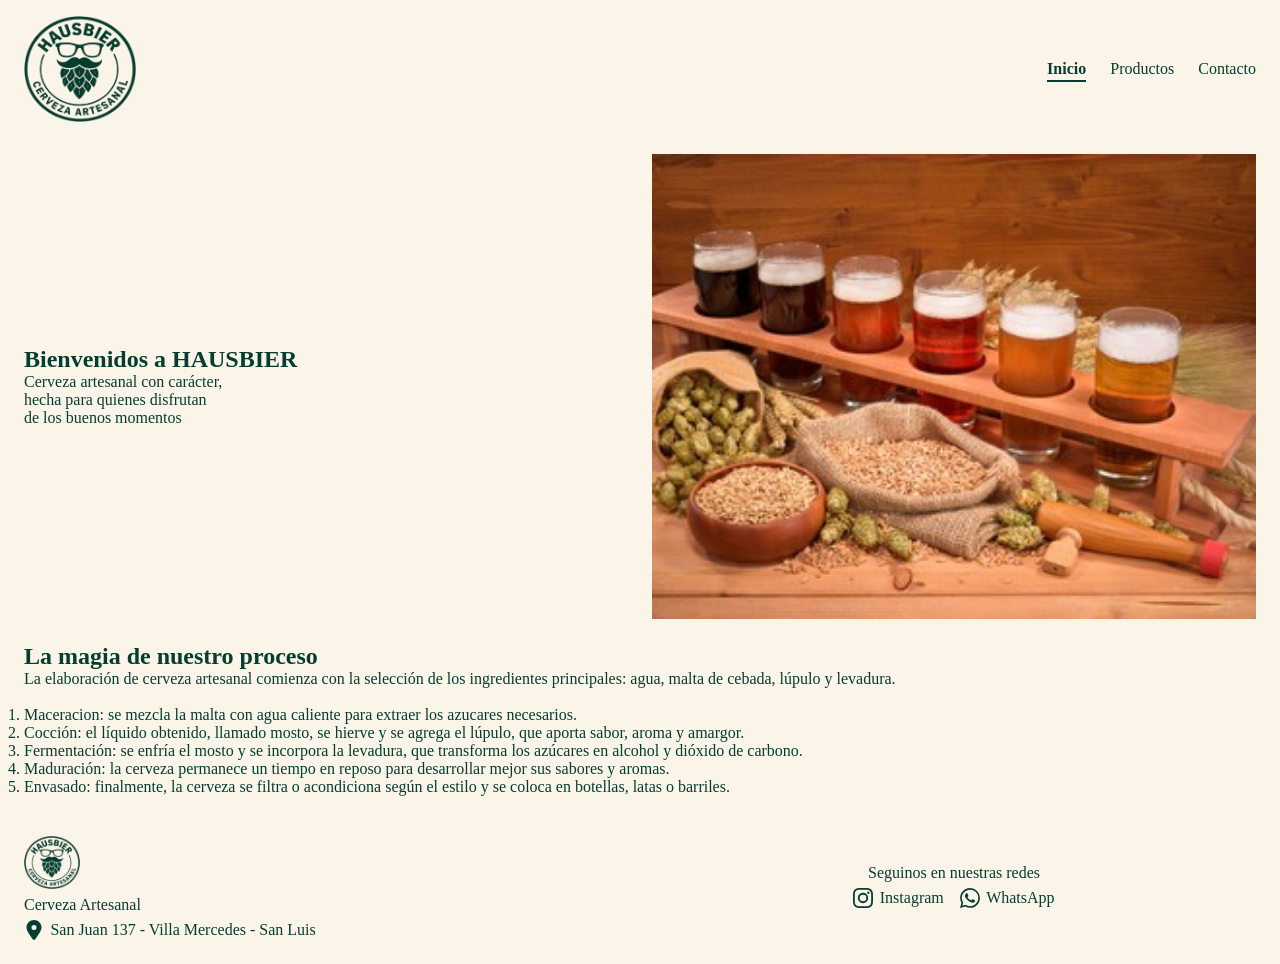
==== index.html @ d24b60a7 "Lista proceso de elaboracion" ====
<!DOCTYPE html>
<html lang="es">

<head>
  <meta charset="UTF-8">
  <meta name="viewport" content="width=device-width, initial-scale=1.0">
  <title>HAUSBIER - Cerveza artesanales</title>
  <link rel="stylesheet" href="assets/styles.css">
</head>

<body>
  <!-- Página principal. Deberá incluir: información general y una presentación clara del sitio; un menú de navegación; un carrusel de imágenes desarrollado con JavaScript. -->
  <header>
    <h1>
      <img src="./assets/img/hausbier_logo_transparent.png" alt="Logo de HAUSBIER" title="Logo de HAUSBIER">
    </h1>
    <nav>
      <ul>
        <li>
          <a href="index.html" class="active">Inicio</a>
        </li> 
        <li>
          <a href="product.html">Productos</a>
        </li>
        <li>
          <a href="contact.html">Contacto</a>
        </li>
      </ul>
    </nav>
  </header>

  <main>

    <section>
      <div>
        <h2>Bienvenidos a HAUSBIER</h2>
        <p>Cerveza artesanal con carácter, <br>hecha para quienes disfrutan<br> de los buenos momentos</p>
      </div>

      <!--La imagen se pueden cambiar-->
      <img src="./assets/img/img_portada.jpg" alt="Tabla de cervezas artesanales con lúpulo y malta"
        title="Cervezas artesanales HAUSBIER">
    </section>

    <h2>La magia de nuestro proceso</h2>
    <!-- Acá podemos chamuyar acerca del proceso de fabricación; los productos van en la otra página
      En el proceso, incluir el carrusel de imágenes que se pide en la consigna-->
      <div>
        <p>La elaboración de cerveza artesanal comienza con la selección de los ingredientes principales: agua, malta de cebada, lúpulo y levadura.</p><br>
        <!--Lista oredenada del proceso de elaboracion-->
      <nav>
        <ol>
          <li>
            Maceracion: se mezcla la malta con agua caliente para extraer los azucares necesarios.
          </li>

          <li>
            Cocción: el líquido obtenido, llamado mosto, se hierve y se agrega el lúpulo, que aporta sabor, aroma y amargor.
          </li>

          <li>
            Fermentación: se enfría el mosto y se incorpora la levadura, que transforma los azúcares en alcohol y dióxido de carbono.
          </li>

          <li>
            Maduración: la cerveza permanece un tiempo en reposo para desarrollar mejor sus sabores y aromas.
          </li>

          <li>
            Envasado: finalmente, la cerveza se filtra o acondiciona según el estilo y se coloca en botellas, latas o barriles.
          </li>
        </ol>
      </nav>
      </div>
  </main>

  <footer>
    <div>
      <img class="logo-footer" src="./assets/img/hausbier_logo_transparent.png" alt="Logo de HAUSBIER"
        title="Logo de HAUSBIER">
      <p>Cerveza Artesanal</p>
      <a href="https://maps.app.goo.gl/q54BDB2Nd2fDTpQN8" target="_blank" class="location">
        <img src="./assets/icons/location.svg" alt="Ubicación" title="Ubicación">
        San Juan 137 - Villa Mercedes - San Luis
      </a>
    </div>

    <div>
      <p>Seguinos en nuestras redes</p>
      <nav>
        <ul>
          <li>
            <a href="https://www.instagram.com/hausbier.vm/" target="_blank" class="instagram">
              <img src="./assets/icons/instagram.svg" alt="Instagram" title="Instagram">
              Instagram
            </a>
          </li>

          <li>
            <a href="https://wa.me/5492664309170" target="_blank" class="whatsapp">
              <img src="./assets/icons/whatsapp.svg" alt="WhatsApp" title="WhatsApp">
              WhatsApp
            </a>
          </li>
        </ul>
      </nav>
    </div>
  </footer>

  <script src="assets/scripts.js"></script>
</body>

</html>
---- assets/styles.css ----
*,
*::before,
*::after {
  box-sizing: border-box;
  margin: 0;
  padding: 0;
}

html {
  font-size: 100%;
}

body {
  min-height: 100%;
  background-color: #FBF5E9;
  color: #053D30;
}

img {
  max-width: 100%;
  display: block;
}

a {
  color: inherit;
  text-decoration: none;
}

button,
input,
textarea,
select {
  font: inherit;
}

header {
  display: flex;
  flex-wrap: wrap;
  align-items: center;
  justify-content: space-between;
  gap: 1rem;
  padding: 1rem 1.5rem;
}

main {
  padding: 1rem 1.5rem;
}

main > section {
  display: flex;
  flex-direction: row;
  align-items: center;
  gap: 1.5rem;
}

main > section > div {
  flex: 1;
}

main > section img {
  flex: 1;
  width: 50%;
  height: auto;
}

main > h2 {
  margin-top: 1.5rem;
}

header h1 img {
  width: 7rem;
  height: auto;
}

header nav,
header nav ul {
  display: flex;
  flex-direction: row;
  align-items: center;
  gap: 1.5rem;
  list-style: none;
}

header nav a.active {
  font-weight: 700;
  border-bottom: 2px solid #053D30;
  padding-bottom: 0.15rem;
}

footer {
  display: flex;
  flex-direction: row;
  justify-content: space-between;
  align-items: center;
  gap: 1.5rem;
  padding: 1.5rem;
}

footer > div {
  display: flex;
  flex: 1;
  flex-direction: column;
  gap: 0.4rem;
}

footer > div:last-child {
  align-items: center;
  text-align: center;
}

footer .logo-footer {
  width: 3.5rem;
  height: auto;
}

footer a {
  display: inline-flex;
  align-items: center;
  gap: 0.4rem;
}

footer a img {
  width: 1.25rem;
  height: 1.25rem;
}

footer nav ul {
  display: flex;
  flex-direction: row;
  gap: 1rem;
  list-style: none;
}
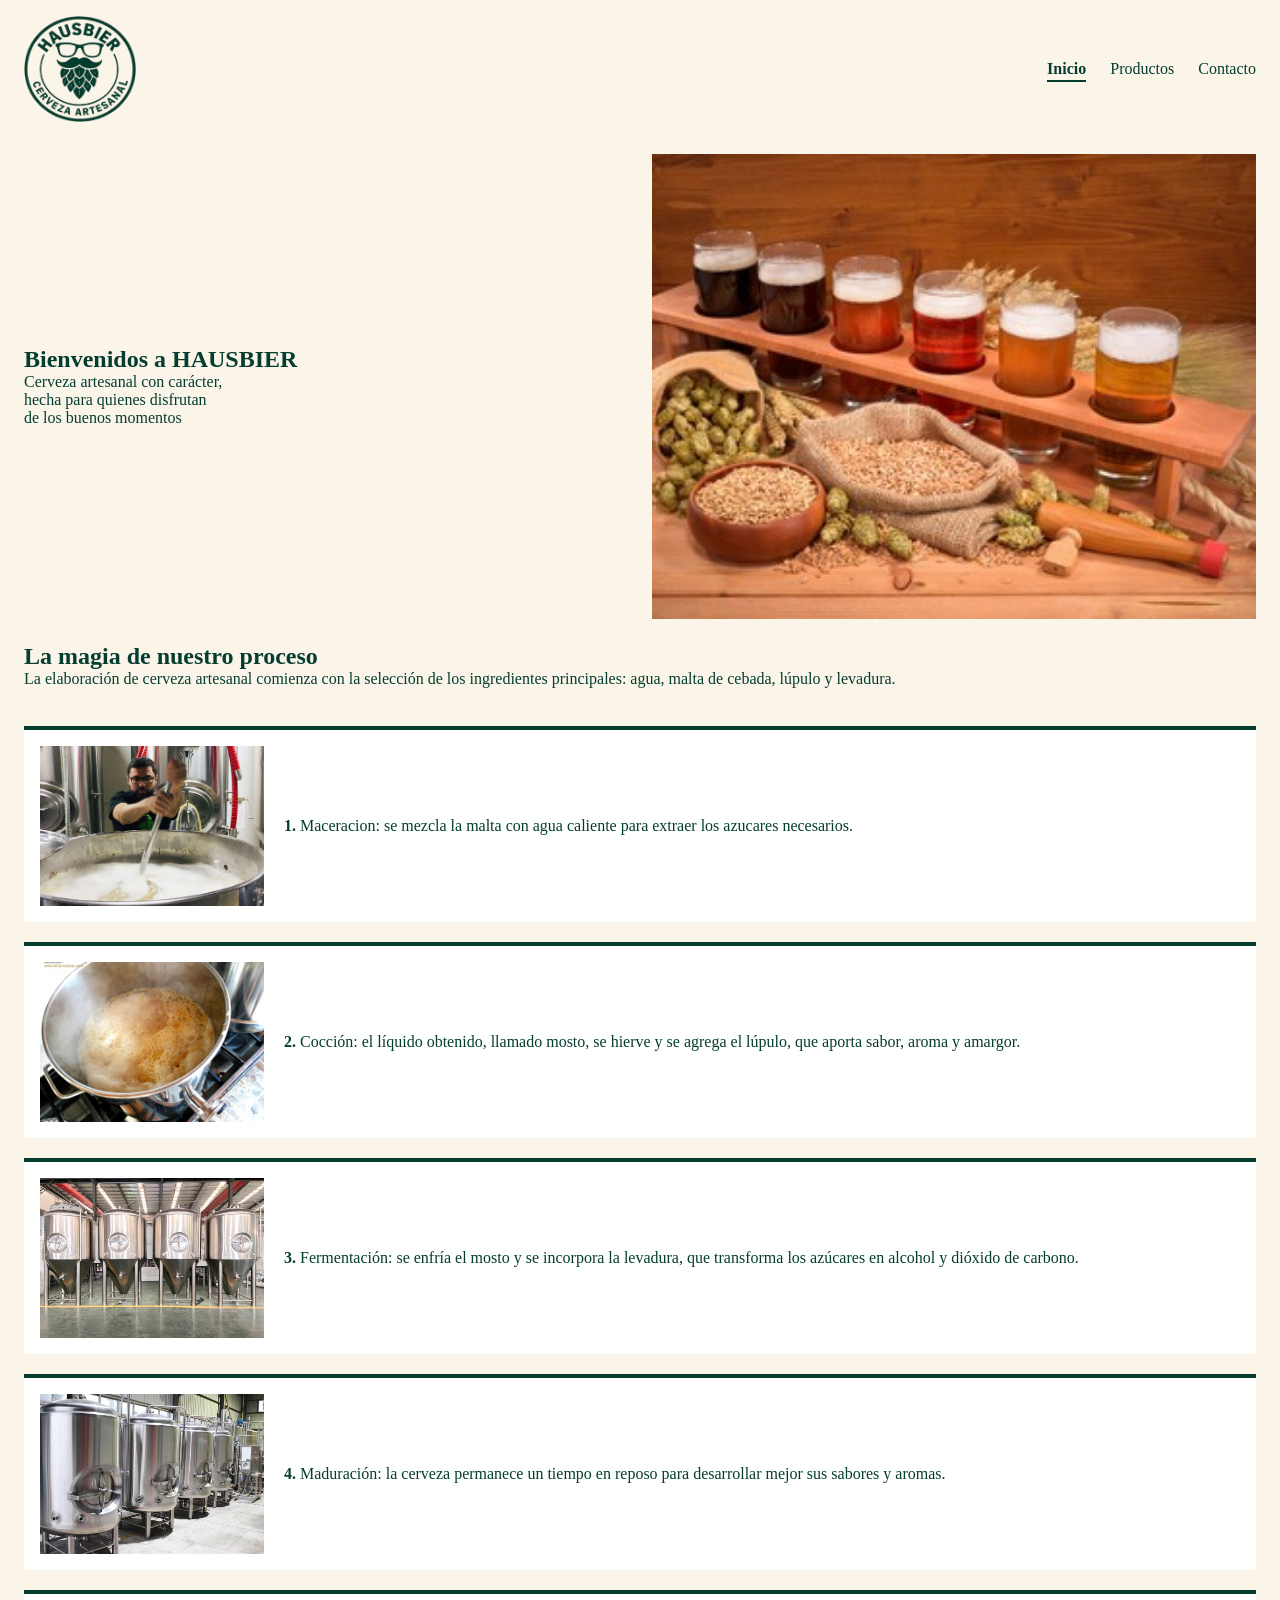
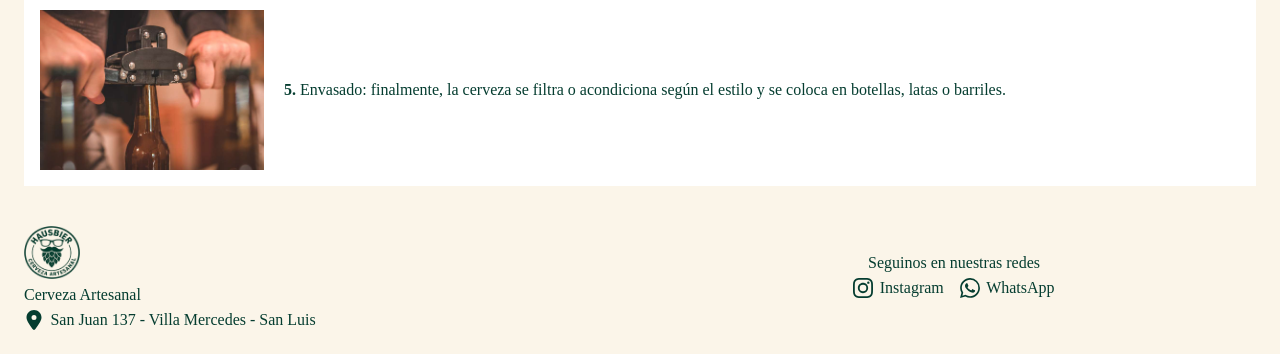
==== commit 5aa0233e: "ajustes index y contact + avances con product" ====
--- a/index.html
+++ b/index.html
@@ -4,7 +4,7 @@
 <head>
   <meta charset="UTF-8">
   <meta name="viewport" content="width=device-width, initial-scale=1.0">
-  <title>HAUSBIER - Cerveza artesanales</title>
+  <title>HAUSBIER - Cerveza artesanal</title>
   <link rel="stylesheet" href="assets/styles.css">
 </head>
 
@@ -18,7 +18,7 @@
       <ul>
         <li>
           <a href="index.html" class="active">Inicio</a>
-        </li> 
+        </li>
         <li>
           <a href="product.html">Productos</a>
         </li>
@@ -45,33 +45,44 @@
     <h2>La magia de nuestro proceso</h2>
     <!-- Acá podemos chamuyar acerca del proceso de fabricación; los productos van en la otra página
       En el proceso, incluir el carrusel de imágenes que se pide en la consigna-->
-      <div>
-        <p>La elaboración de cerveza artesanal comienza con la selección de los ingredientes principales: agua, malta de cebada, lúpulo y levadura.</p><br>
-        <!--Lista oredenada del proceso de elaboracion-->
-      <nav>
-        <ol>
-          <li>
-            Maceracion: se mezcla la malta con agua caliente para extraer los azucares necesarios.
-          </li>
+    <div>
+      <p>La elaboración de cerveza artesanal comienza con la selección de los ingredientes principales: agua, malta de
+        cebada, lúpulo y levadura.</p><br>
+      <!--Lista ordenada del proceso de elaboracion-->
+      <ol class="proceso">
+        <li>
+          <img src="./assets/img/01_maceracion.jpg" alt="Maceración de la malta en una olla de acero"
+            title="Maceración">
+          <p>Maceracion: se mezcla la malta con agua caliente para extraer los azucares necesarios.</p>
+        </li>
 
-          <li>
-            Cocción: el líquido obtenido, llamado mosto, se hierve y se agrega el lúpulo, que aporta sabor, aroma y amargor.
-          </li>
+        <li>
+          <img src="./assets/img/02_coccion.png" alt="Cocción del mosto hirviendo en una olla" title="Cocción">
+          <p>Cocción: el líquido obtenido, llamado mosto, se hierve y se agrega el lúpulo, que aporta sabor, aroma y
+            amargor.</p>
+        </li>
 
-          <li>
-            Fermentación: se enfría el mosto y se incorpora la levadura, que transforma los azúcares en alcohol y dióxido de carbono.
-          </li>
+        <li>
+          <img src="./assets/img/03_fermentacion.jpg" alt="Tanques de fermentación de acero inoxidable"
+            title="Fermentación">
+          <p>Fermentación: se enfría el mosto y se incorpora la levadura, que transforma los azúcares en alcohol y
+            dióxido de carbono.</p>
+        </li>
 
-          <li>
-            Maduración: la cerveza permanece un tiempo en reposo para desarrollar mejor sus sabores y aromas.
-          </li>
+        <li>
+          <img src="./assets/img/04_marudacion.jpg" alt="Tanques de maduración en la planta de elaboración"
+            title="Maduración">
+          <p>Maduración: la cerveza permanece un tiempo en reposo para desarrollar mejor sus sabores y aromas.</p>
+        </li>
 
-          <li>
-            Envasado: finalmente, la cerveza se filtra o acondiciona según el estilo y se coloca en botellas, latas o barriles.
-          </li>
-        </ol>
-      </nav>
-      </div>
+        <li>
+          <img src="./assets/img/05_envasado.jpg" alt="Envasado de cerveza en una botella de vidrio" title="Envasado">
+          <p>Envasado: finalmente, la cerveza se filtra o acondiciona según el estilo y se coloca en botellas, latas o
+            barriles.</p>
+        </li>
+      </ol>
+
+    </div>
   </main>
 
   <footer>
--- a/assets/styles.css
+++ b/assets/styles.css
@@ -1,3 +1,8 @@
+:root {
+  --verde: #053D30;
+  --crema: #FBF5E9;
+}
+
 *,
 *::before,
 *::after {
@@ -12,8 +17,8 @@
 
 body {
   min-height: 100%;
-  background-color: #FBF5E9;
-  color: #053D30;
+  background-color: var(--crema);
+  color: var(--verde);
 }
 
 img {
@@ -83,7 +88,7 @@
 
 header nav a.active {
   font-weight: 700;
-  border-bottom: 2px solid #053D30;
+  border-bottom: 2px solid var(--verde);
   padding-bottom: 0.15rem;
 }
 
@@ -130,3 +135,133 @@
   gap: 1rem;
   list-style: none;
 }
+
+.productos-intro {
+  max-width: 40rem;
+  margin: 0.75rem 0 1.5rem;
+  line-height: 1.5;
+}
+
+main > section.productos {
+  display: flex;
+  flex-direction: row;
+  flex-wrap: wrap;
+  align-items: stretch;
+  gap: 1.5rem;
+}
+
+.productos article {
+  flex: 1 1 16rem;
+  display: flex;
+  flex-direction: column;
+  gap: 0.6rem;
+  padding: 1.25rem;
+  background-color: #fff;
+  border-top: 4px solid var(--verde);
+}
+
+.productos h3 {
+  font-size: 1.25rem;
+}
+
+.productos .estilo {
+  font-weight: 700;
+}
+
+.productos p {
+  line-height: 1.5;
+}
+
+.proceso {
+  list-style: none;
+  display: flex;
+  flex-direction: column;
+  gap: 1.25rem;
+  margin-top: 1.25rem;
+  counter-reset: paso;
+}
+
+.proceso li {
+  display: flex;
+  flex-direction: row;
+  align-items: center;
+  gap: 1.25rem;
+  padding: 1rem;
+  background-color: #fff;
+  border-top: 4px solid var(--verde);
+  counter-increment: paso;
+}
+
+.proceso li img {
+  width: 14rem;
+  height: 10rem;
+  object-fit: cover;
+  flex-shrink: 0;
+}
+
+.proceso li p {
+  line-height: 1.5;
+}
+
+.proceso li p::before {
+  content: counter(paso) ". ";
+  font-weight: 700;
+}
+
+form {
+  display: flex;
+  flex-direction: column;
+  gap: 1.25rem;
+  width: 100%;
+  max-width: 32rem;
+}
+
+.campo {
+  display: flex;
+  flex-direction: column;
+  gap: 0.4rem;
+}
+
+.campo label {
+  font-weight: 700;
+}
+
+.campo input,
+.campo textarea {
+  width: 100%;
+  padding: 0.6rem 0.75rem;
+  border: 1px solid var(--verde);
+  background-color: #fff;
+  color: var(--verde);
+}
+
+.acciones {
+  display: flex;
+  flex-wrap: wrap;
+  gap: 0.75rem;
+}
+
+.acciones button {
+  padding: 0.6rem 1.25rem;
+  border: 1px solid var(--verde);
+  background-color: var(--verde);
+  color: var(--crema);
+  cursor: pointer;
+}
+
+.acciones button[type="reset"] {
+  background-color: transparent;
+  color: var(--verde);
+}
+
+@media (max-width: 40rem) {
+  .proceso li {
+    flex-direction: column;
+    align-items: stretch;
+  }
+
+  .proceso li img {
+    width: 100%;
+    height: 12rem;
+  }
+}
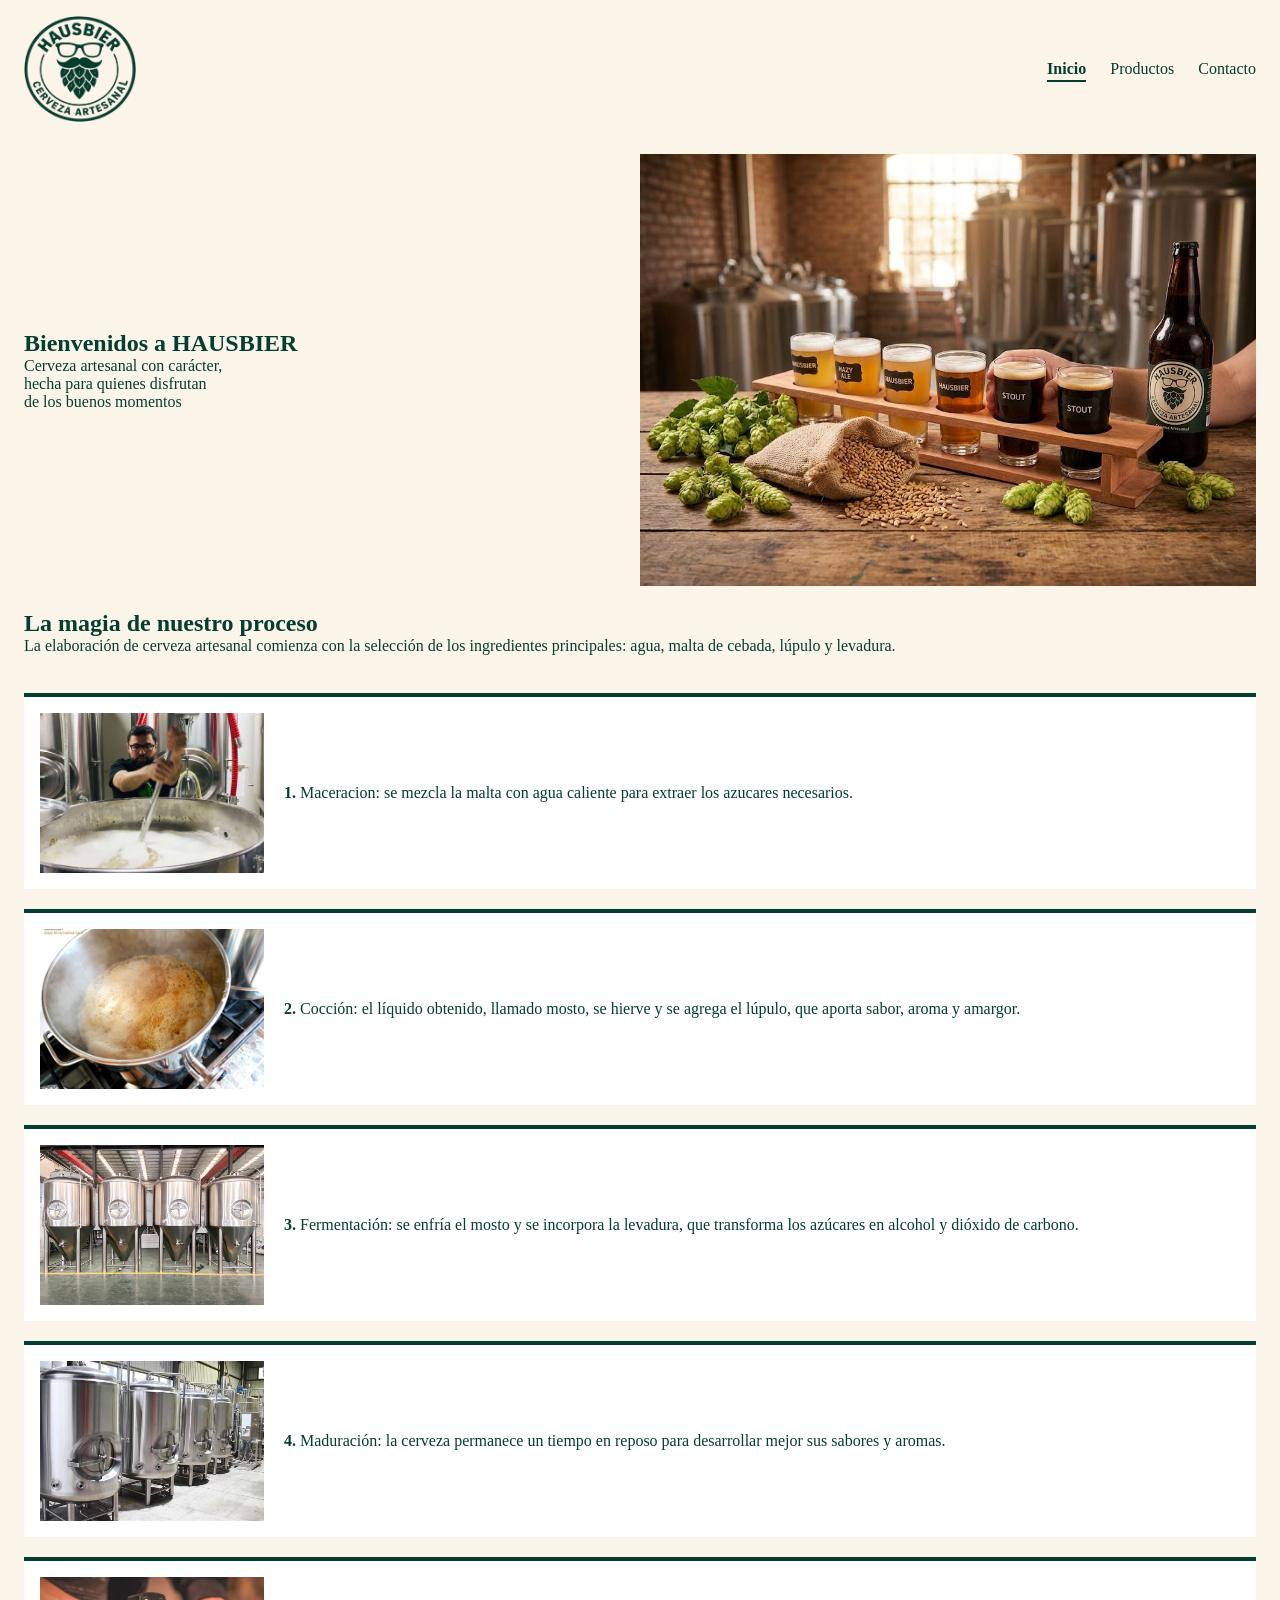
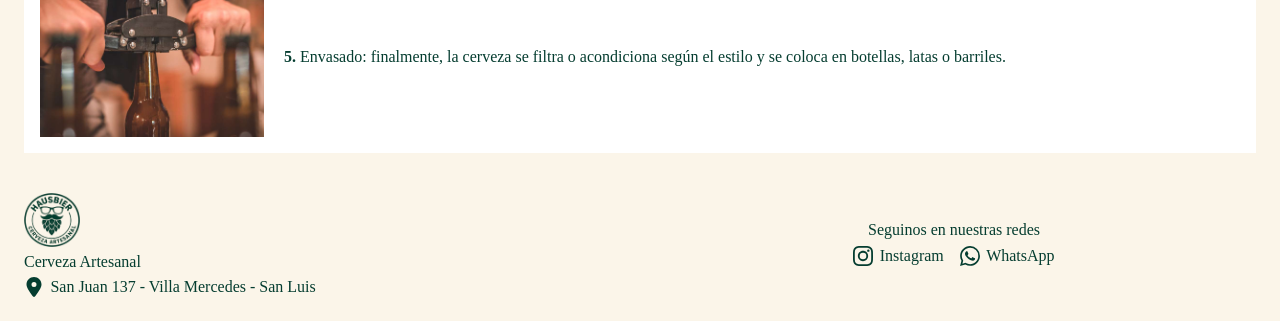
==== commit b69e4dd8: "validacion form" ====
--- a/index.html
+++ b/index.html
@@ -38,7 +38,7 @@
       </div>
 
       <!--La imagen se pueden cambiar-->
-      <img src="./assets/img/img_portada.jpg" alt="Tabla de cervezas artesanales con lúpulo y malta"
+      <img src="assets/img/imagen portada.jpg" alt="Tabla de cervezas artesanales con lúpulo y malta"
         title="Cervezas artesanales HAUSBIER">
     </section>
 
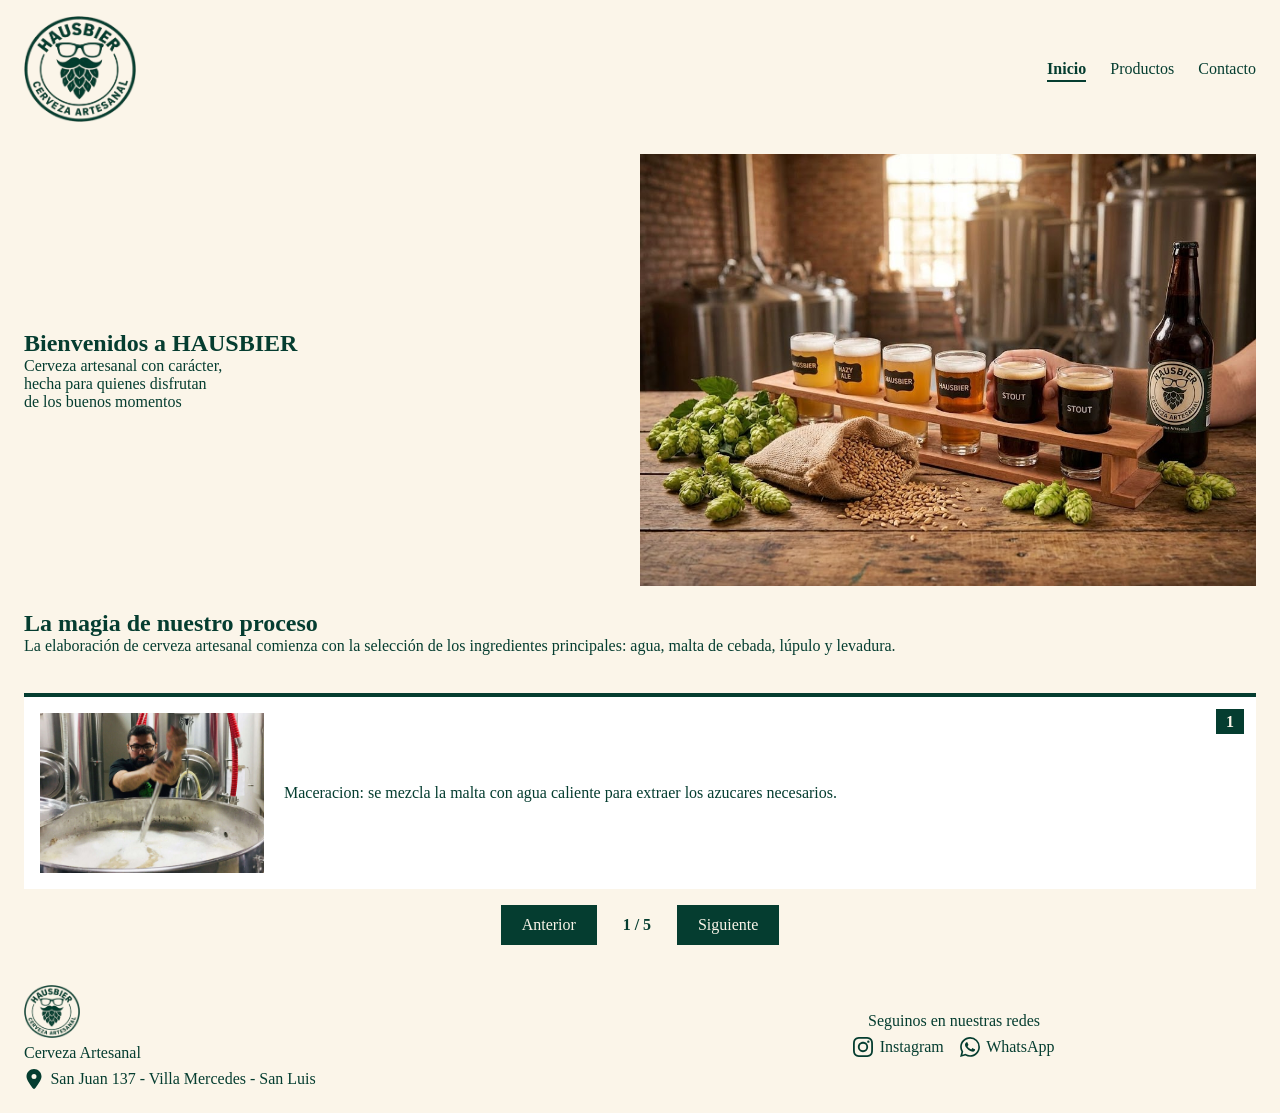
==== commit 07e61e15: "carusel de proceso de fabricacion + encapsulamiento js + ajustes validacion" ====
--- a/index.html
+++ b/index.html
@@ -38,7 +38,7 @@
       </div>
 
       <!--La imagen se pueden cambiar-->
-      <img src="assets/img/imagen portada.jpg" alt="Tabla de cervezas artesanales con lúpulo y malta"
+      <img src="./assets/img/img_portada.jpg" alt="Tabla de cervezas artesanales con lúpulo y malta"
         title="Cervezas artesanales HAUSBIER">
     </section>
 
@@ -48,39 +48,50 @@
     <div>
       <p>La elaboración de cerveza artesanal comienza con la selección de los ingredientes principales: agua, malta de
         cebada, lúpulo y levadura.</p><br>
-      <!--Lista ordenada del proceso de elaboracion-->
-      <ol class="proceso">
-        <li>
-          <img src="./assets/img/01_maceracion.jpg" alt="Maceración de la malta en una olla de acero"
-            title="Maceración">
-          <p>Maceracion: se mezcla la malta con agua caliente para extraer los azucares necesarios.</p>
-        </li>
+      <div class="carrusel" id="carrusel-proceso">
+        <ol class="proceso">
+          <li>
+            <span class="paso-numero">1</span>
+            <img src="./assets/img/01_maceracion.jpg" alt="Maceración de la malta en una olla de acero"
+              title="Maceración">
+            <p>Maceracion: se mezcla la malta con agua caliente para extraer los azucares necesarios.</p>
+          </li>
 
-        <li>
-          <img src="./assets/img/02_coccion.png" alt="Cocción del mosto hirviendo en una olla" title="Cocción">
-          <p>Cocción: el líquido obtenido, llamado mosto, se hierve y se agrega el lúpulo, que aporta sabor, aroma y
-            amargor.</p>
-        </li>
+          <li>
+            <span class="paso-numero">2</span>
+            <img src="./assets/img/02_coccion.png" alt="Cocción del mosto hirviendo en una olla" title="Cocción">
+            <p>Cocción: el líquido obtenido, llamado mosto, se hierve y se agrega el lúpulo, que aporta sabor, aroma y
+              amargor.</p>
+          </li>
 
-        <li>
-          <img src="./assets/img/03_fermentacion.jpg" alt="Tanques de fermentación de acero inoxidable"
-            title="Fermentación">
-          <p>Fermentación: se enfría el mosto y se incorpora la levadura, que transforma los azúcares en alcohol y
-            dióxido de carbono.</p>
-        </li>
+          <li>
+            <span class="paso-numero">3</span>
+            <img src="./assets/img/03_fermentacion.jpg" alt="Tanques de fermentación de acero inoxidable"
+              title="Fermentación">
+            <p>Fermentación: se enfría el mosto y se incorpora la levadura, que transforma los azúcares en alcohol y
+              dióxido de carbono.</p>
+          </li>
 
-        <li>
-          <img src="./assets/img/04_marudacion.jpg" alt="Tanques de maduración en la planta de elaboración"
-            title="Maduración">
-          <p>Maduración: la cerveza permanece un tiempo en reposo para desarrollar mejor sus sabores y aromas.</p>
-        </li>
+          <li>
+            <span class="paso-numero">4</span>
+            <img src="./assets/img/04_marudacion.jpg" alt="Tanques de maduración en la planta de elaboración"
+              title="Maduración">
+            <p>Maduración: la cerveza permanece un tiempo en reposo para desarrollar mejor sus sabores y aromas.</p>
+          </li>
 
-        <li>
-          <img src="./assets/img/05_envasado.jpg" alt="Envasado de cerveza en una botella de vidrio" title="Envasado">
-          <p>Envasado: finalmente, la cerveza se filtra o acondiciona según el estilo y se coloca en botellas, latas o
-            barriles.</p>
-        </li>
-      </ol>
+          <li>
+            <span class="paso-numero">5</span>
+            <img src="./assets/img/05_envasado.jpg" alt="Envasado de cerveza en una botella de vidrio" title="Envasado">
+            <p>Envasado: finalmente, la cerveza se filtra o acondiciona según el estilo y se coloca en botellas, latas o
+              barriles.</p>
+          </li>
+        </ol>
+        <div class="carrusel-controles">
+          <button type="button" id="carrusel-anterior">Anterior</button>
+          <p id="carrusel-indicador"></p>
+          <button type="button" id="carrusel-siguiente">Siguiente</button>
+        </div>
+      </div>
 
     </div>
   </main>
--- a/assets/styles.css
+++ b/assets/styles.css
@@ -172,16 +172,20 @@
   line-height: 1.5;
 }
 
+.carrusel {
+  display: flex;
+  flex-direction: column;
+  gap: 1rem;
+  margin-top: 1.25rem;
+}
+
 .proceso {
   list-style: none;
-  display: flex;
-  flex-direction: column;
-  gap: 1.25rem;
-  margin-top: 1.25rem;
-  counter-reset: paso;
+  margin: 0;
 }
 
 .proceso li {
+  position: relative;
   display: flex;
   flex-direction: row;
   align-items: center;
@@ -189,7 +193,22 @@
   padding: 1rem;
   background-color: #fff;
   border-top: 4px solid var(--verde);
-  counter-increment: paso;
+}
+
+.paso-numero {
+  position: absolute;
+  top: 0.75rem;
+  right: 0.75rem;
+  min-width: 1.75rem;
+  padding: 0.2rem 0.45rem;
+  background-color: var(--verde);
+  color: var(--crema);
+  font-weight: 700;
+  text-align: center;
+}
+
+.proceso li[hidden] {
+  display: none;
 }
 
 .proceso li img {
@@ -203,8 +222,25 @@
   line-height: 1.5;
 }
 
-.proceso li p::before {
-  content: counter(paso) ". ";
+.carrusel-controles {
+  display: flex;
+  flex-direction: row;
+  align-items: center;
+  justify-content: center;
+  gap: 1rem;
+}
+
+.carrusel-controles button {
+  padding: 0.6rem 1.25rem;
+  border: 1px solid var(--verde);
+  background-color: var(--verde);
+  color: var(--crema);
+  cursor: pointer;
+}
+
+.carrusel-controles p {
+  min-width: 3rem;
+  text-align: center;
   font-weight: 700;
 }
 
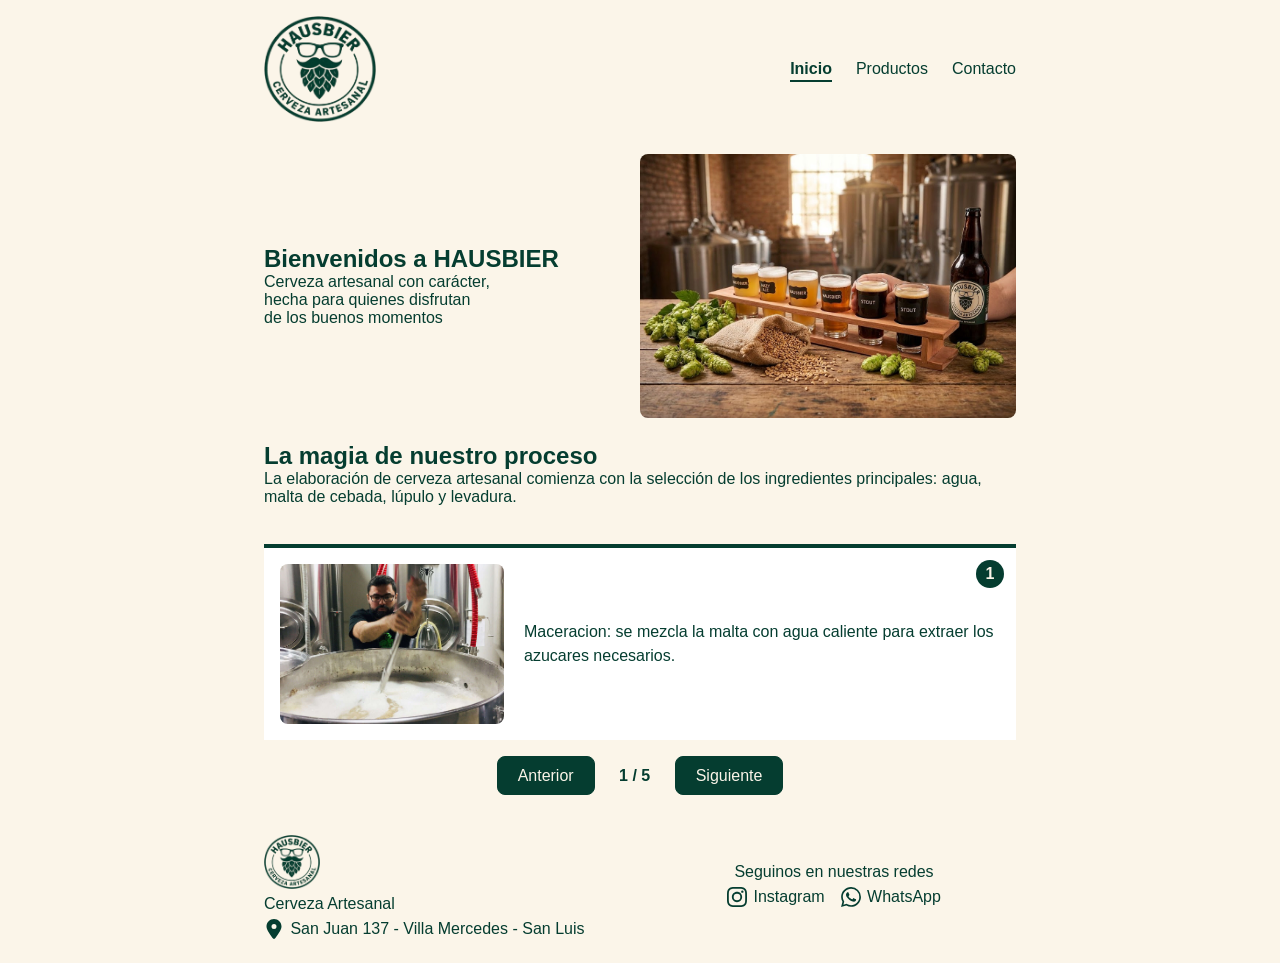
==== commit 9128c339: "Ajuste footer y header para pantallas pequeñas" ====
--- a/index.html
+++ b/index.html
@@ -43,55 +43,10 @@
     </section>
 
     <h2>La magia de nuestro proceso</h2>
-    <!-- Acá podemos chamuyar acerca del proceso de fabricación; los productos van en la otra página
-      En el proceso, incluir el carrusel de imágenes que se pide en la consigna-->
     <div>
       <p>La elaboración de cerveza artesanal comienza con la selección de los ingredientes principales: agua, malta de
         cebada, lúpulo y levadura.</p><br>
-      <div class="carrusel" id="carrusel-proceso">
-        <ol class="proceso">
-          <li>
-            <span class="paso-numero">1</span>
-            <img src="./assets/img/01_maceracion.jpg" alt="Maceración de la malta en una olla de acero"
-              title="Maceración">
-            <p>Maceracion: se mezcla la malta con agua caliente para extraer los azucares necesarios.</p>
-          </li>
-
-          <li>
-            <span class="paso-numero">2</span>
-            <img src="./assets/img/02_coccion.png" alt="Cocción del mosto hirviendo en una olla" title="Cocción">
-            <p>Cocción: el líquido obtenido, llamado mosto, se hierve y se agrega el lúpulo, que aporta sabor, aroma y
-              amargor.</p>
-          </li>
-
-          <li>
-            <span class="paso-numero">3</span>
-            <img src="./assets/img/03_fermentacion.jpg" alt="Tanques de fermentación de acero inoxidable"
-              title="Fermentación">
-            <p>Fermentación: se enfría el mosto y se incorpora la levadura, que transforma los azúcares en alcohol y
-              dióxido de carbono.</p>
-          </li>
-
-          <li>
-            <span class="paso-numero">4</span>
-            <img src="./assets/img/04_marudacion.jpg" alt="Tanques de maduración en la planta de elaboración"
-              title="Maduración">
-            <p>Maduración: la cerveza permanece un tiempo en reposo para desarrollar mejor sus sabores y aromas.</p>
-          </li>
-
-          <li>
-            <span class="paso-numero">5</span>
-            <img src="./assets/img/05_envasado.jpg" alt="Envasado de cerveza en una botella de vidrio" title="Envasado">
-            <p>Envasado: finalmente, la cerveza se filtra o acondiciona según el estilo y se coloca en botellas, latas o
-              barriles.</p>
-          </li>
-        </ol>
-        <div class="carrusel-controles">
-          <button type="button" id="carrusel-anterior">Anterior</button>
-          <p id="carrusel-indicador"></p>
-          <button type="button" id="carrusel-siguiente">Siguiente</button>
-        </div>
-      </div>
+      <div class="carrusel" id="carrusel-proceso"></div>
 
     </div>
   </main>
--- a/assets/styles.css
+++ b/assets/styles.css
@@ -1,6 +1,8 @@
 :root {
   --verde: #053D30;
+  --verde-hover: #348774;
   --crema: #FBF5E9;
+  --ancho-chico: 500px;
 }
 
 *,
@@ -9,6 +11,7 @@
   box-sizing: border-box;
   margin: 0;
   padding: 0;
+  font-family: Arial, Helvetica, sans-serif, monospace;
 }
 
 html {
@@ -19,6 +22,15 @@
   min-height: 100%;
   background-color: var(--crema);
   color: var(--verde);
+}
+
+header,
+main,
+footer {
+  width: 100%;
+  max-width: 50rem;
+  margin-left: auto;
+  margin-right: auto;
 }
 
 img {
@@ -66,6 +78,7 @@
   flex: 1;
   width: 50%;
   height: auto;
+  border-radius: 0.5rem;
 }
 
 main > h2 {
@@ -92,6 +105,10 @@
   padding-bottom: 0.15rem;
 }
 
+header nav a:hover {
+  color: var(--verde-hover);
+}
+
 footer {
   display: flex;
   flex-direction: row;
@@ -122,6 +139,10 @@
   display: inline-flex;
   align-items: center;
   gap: 0.4rem;
+}
+
+footer a:hover {
+  color: var(--verde-hover);
 }
 
 footer a img {
@@ -151,7 +172,7 @@
 }
 
 .productos article {
-  flex: 1 1 16rem;
+  flex: 1 1 11rem;
   display: flex;
   flex-direction: column;
   gap: 0.6rem;
@@ -179,17 +200,13 @@
   margin-top: 1.25rem;
 }
 
-.proceso {
-  list-style: none;
+.carrusel-vista {
+  position: relative;
+  display: flex;
+  flex-direction: row;
+  align-items: center;
+  gap: 1.25rem;
   margin: 0;
-}
-
-.proceso li {
-  position: relative;
-  display: flex;
-  flex-direction: row;
-  align-items: center;
-  gap: 1.25rem;
   padding: 1rem;
   background-color: #fff;
   border-top: 4px solid var(--verde);
@@ -199,26 +216,27 @@
   position: absolute;
   top: 0.75rem;
   right: 0.75rem;
-  min-width: 1.75rem;
-  padding: 0.2rem 0.45rem;
+  display: flex;
+  align-items: center;
+  justify-content: center;
+  width: 1.75rem;
+  height: 1.75rem;
+  border-radius: 50%;
   background-color: var(--verde);
   color: var(--crema);
   font-weight: 700;
-  text-align: center;
-}
-
-.proceso li[hidden] {
-  display: none;
-}
-
-.proceso li img {
+  line-height: 1;
+}
+
+.carrusel-vista img {
   width: 14rem;
   height: 10rem;
   object-fit: cover;
   flex-shrink: 0;
-}
-
-.proceso li p {
+  border-radius: 0.5rem;
+}
+
+.carrusel-vista p {
   line-height: 1.5;
 }
 
@@ -233,9 +251,15 @@
 .carrusel-controles button {
   padding: 0.6rem 1.25rem;
   border: 1px solid var(--verde);
+  border-radius: 0.5rem;
   background-color: var(--verde);
   color: var(--crema);
   cursor: pointer;
+}
+
+.carrusel-controles button:hover {
+  background-color: var(--verde-hover);
+  border-color: var(--verde-hover);
 }
 
 .carrusel-controles p {
@@ -267,8 +291,14 @@
   width: 100%;
   padding: 0.6rem 0.75rem;
   border: 1px solid var(--verde);
+  border-radius: 0.5rem;
   background-color: #fff;
   color: var(--verde);
+}
+
+.campo .error {
+  color: #8a1f1f;
+  font-size: 0.9rem;
 }
 
 .acciones {
@@ -280,6 +310,7 @@
 .acciones button {
   padding: 0.6rem 1.25rem;
   border: 1px solid var(--verde);
+  border-radius: 0.5rem;
   background-color: var(--verde);
   color: var(--crema);
   cursor: pointer;
@@ -291,13 +322,32 @@
 }
 
 @media (max-width: 40rem) {
-  .proceso li {
+  .carrusel-vista {
     flex-direction: column;
     align-items: stretch;
   }
 
-  .proceso li img {
+  .carrusel-vista img {
     width: 100%;
     height: 12rem;
   }
 }
+
+@media (width <= 500px) {
+  header {
+    flex-direction: column;
+    align-items: center;
+    justify-content: space-around;
+  }
+
+  header nav,
+  header nav ul {
+    width: 100%;
+    justify-content: space-around;
+  }
+
+  footer nav ul {
+    flex-direction: column;
+    align-items: center;
+  }
+}
